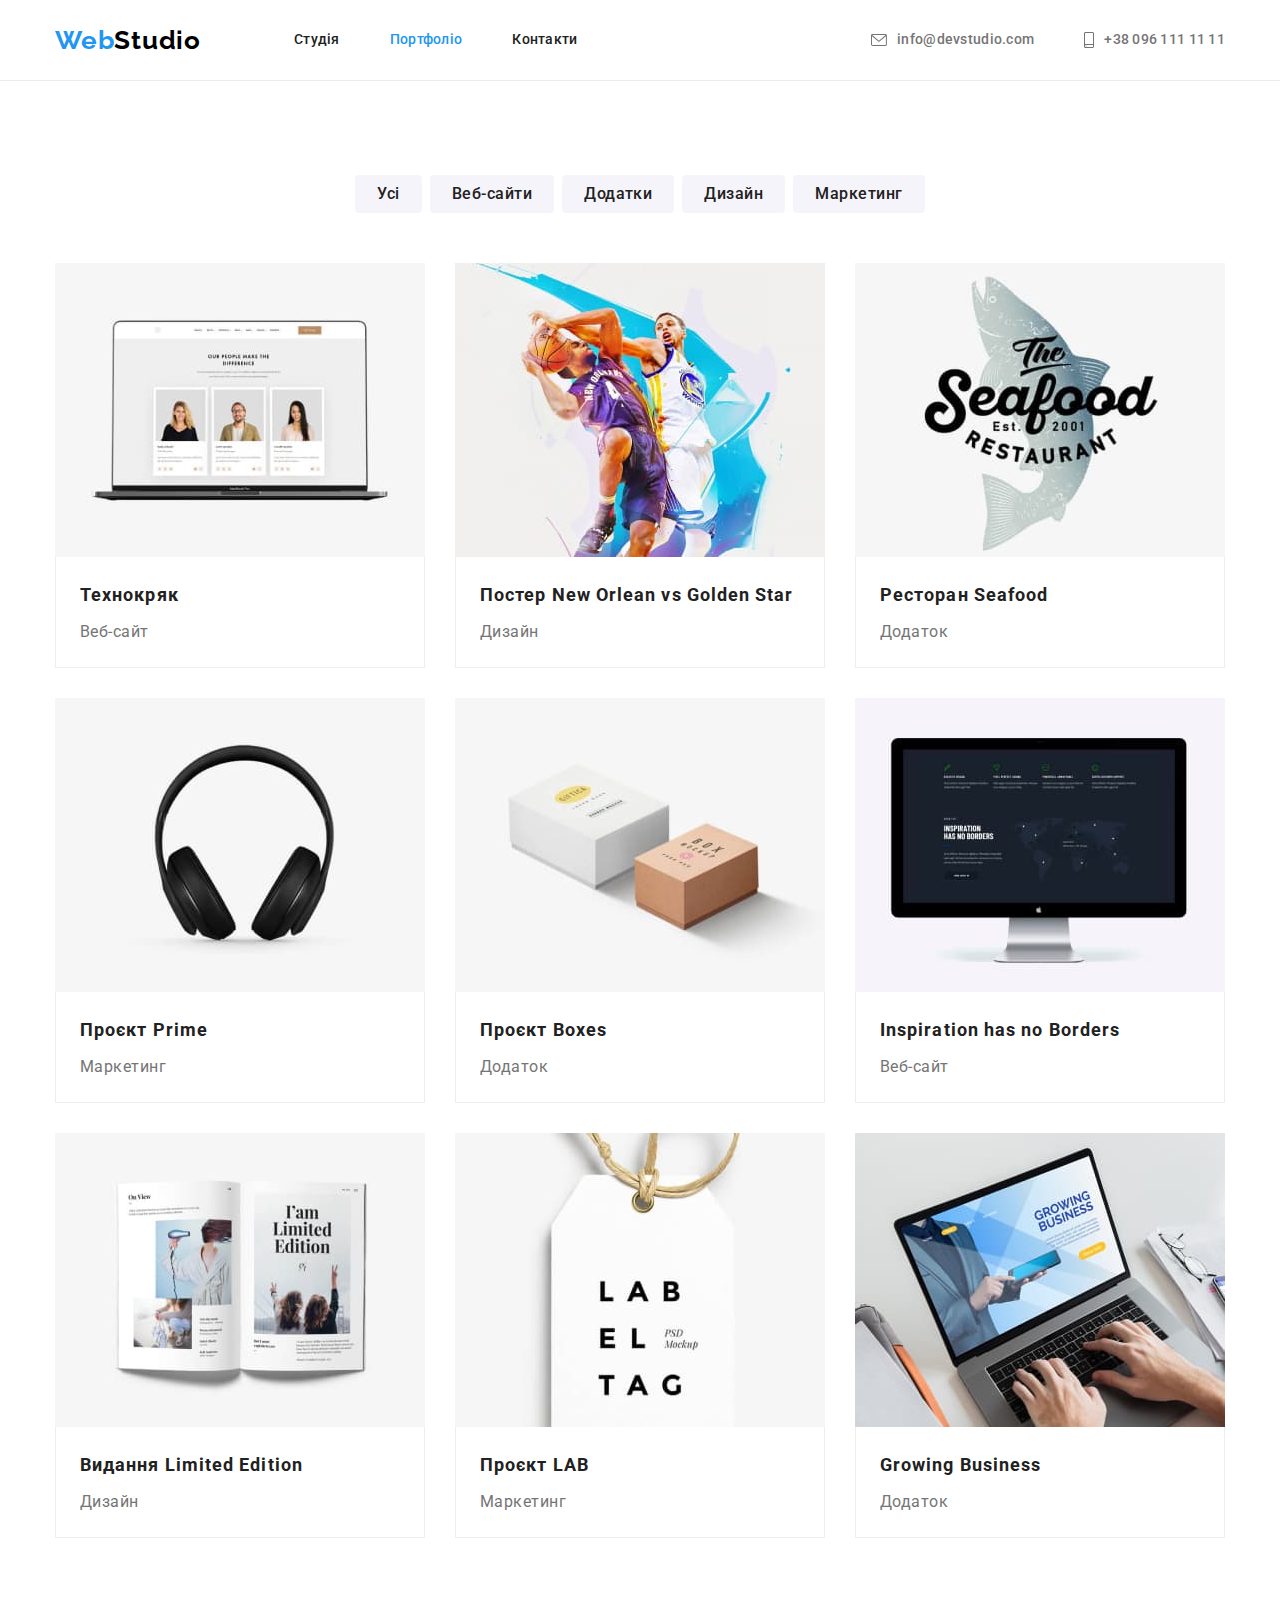
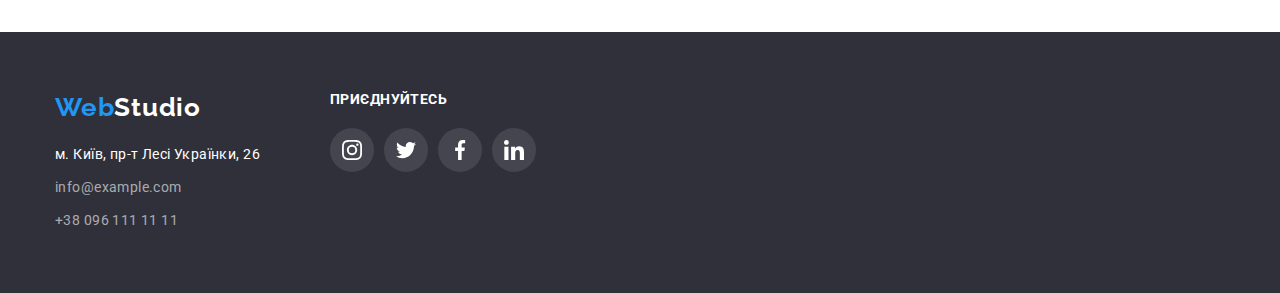
==== portfolio.html @ 11aeb2d2 "begin" ====
<!DOCTYPE html>
<html lang="en">
  <head>
    <meta charset="UTF-8" />
    <meta http-equiv="X-UA-Compatible" content="IE=edge" />
    <meta name="viewport" content="width=device-width, initial-scale=1.0" />
    <title>Portfolio</title>
    <link rel="preconnect" href="https://fonts.googleapis.com" />
    <link rel="preconnect" href="https://fonts.gstatic.com" crossorigin />
    <link
      href="https://fonts.googleapis.com/css2?family=Raleway:wght@700&family=Roboto:wght@400;500;700;900&display=swap"
      rel="stylesheet"
    />
    <link
      rel="stylesheet"
      href="https://cdnjs.cloudflare.com/ajax/libs/modern-normalize/1.1.0/modern-normalize.min.css"
    />
    <link rel="stylesheet" href="./css/styles.css" />
  </head>
  <body>
    <!-- HEADER -->
    <header class="header">
      <div class="container head">
        <nav class="main-nav">
          <a href="./index.html" class="logo"
            ><span class="web">Web</span><span class="studio">Studio</span></a
          >
          <ul class="list">
            <li class="item">
              <a href="./index.html" class="link">Студія</a>
            </li>
            <li class="item">
              <a href="./portfolio.html" class="link current">Портфоліо</a>
            </li>
            <li class="item">
              <a href="" class="link">Контакти</a>
            </li>
          </ul>
        </nav>

        <ul class="contacts">
          <li class="item">
            <a href="mailto:info@devstudio.com" class="link">
              <svg width="16" height="12" class="contacts-icon">
                <use href="./images/icons.svg#icon-envelope"></use>
              </svg>
              info@devstudio.com</a
            >
          </li>
          <li class="item">
            <a href="tel:+380961111111" class="link">
              <svg width="10" height="16" class="contacts-icon">
                <use href="./images/icons.svg#icon-smartphone"></use>
              </svg>
              +38 096 111 11 11</a
            >
          </li>
        </ul>
      </div>
    </header>

    <main>
      <!-- OUR WORKS -->
      <section class="section">
        <div class="container">
          <h1 class="title visualy-hidden">Наші роботи</h1>
          <ul class="button-list">
            <li class="item"><button type="button" class="button">Усі</button></li>
            <li class="item"><button type="button" class="button">Веб-сайти</button></li>
            <li class="item"><button type="button" class="button">Додатки</button></li>
            <li class="item"><button type="button" class="button">Дизайн</button></li>
            <li class="item"><button type="button" class="button">Маркетинг</button></li>
          </ul>

          <ul class="work-list">
            <li class="item">
              <a href="" class="work-list-link">
                <img src="./images/tehnokryak.jpg" alt="ноутбук" width="370" height="294" />
                <div class="work-item-description">
                  <h2 class="title">Технокряк</h2>
                  <p class="text">Веб-сайт</p>
                </div>
              </a>
            </li>
            <li class="item">
              <a href="" class="work-list-link">
                <img
                  src="./images/new-orlean-poster.jpg"
                  alt="баскетбол"
                  width="370"
                  height="294"
                />
                <div class="work-item-description">
                  <h2 class="title">Постер New Orlean vs Golden Star</h2>
                  <p class="text">Дизайн</p>
                </div>
              </a>
            </li>
            <li class="item">
              <a href="" class="work-list-link">
                <img src="./images/seafood.jpg" alt="логотип ресторану у виглялі риби" />
                <div class="work-item-description">
                  <h2 class="title">Ресторан Seafood</h2>
                  <p class="text">Додаток</p>
                </div>
              </a>
            </li>
            <li class="item">
              <a href="" class="work-list-link">
                <img src="./images/project-prime.jpg" alt="навушники" width="370" height="294" />
                <div class="work-item-description">
                  <h2 class="title">Проєкт Prime</h2>
                  <p class="text">Маркетинг</p>
                </div>
              </a>
            </li>
            <li class="item">
              <a href="" class="work-list-link">
                <img src="./images/project-boxes.jpg" alt="дві коробки" width="370" height="294" />
                <div class="work-item-description">
                  <h2 class="title">Проєкт Boxes</h2>
                  <p class="text">Додаток</p>
                </div>
              </a>
            </li>
            <li class="item">
              <a href="" class="work-list-link">
                <img src="./images/inspiration.jpg" alt="монітор" width="370" height="294" />
                <div class="work-item-description">
                  <h2 class="title">Inspiration has no Borders</h2>
                  <p class="text">Веб-сайт</p>
                </div>
              </a>
            </li>
            <li class="item">
              <a href="" class="work-list-link">
                <img src="./images/limited-edition.jpg" alt="книга" width="370" height="294" />
                <div class="work-item-description">
                  <h2 class="title">Видання Limited Edition</h2>
                  <p class="text">Дизайн</p>
                </div>
              </a>
            </li>
            <li class="item">
              <a href="" class="work-list-link">
                <img src="./images/project-lab.jpg" alt="лейба" width="370" height="294" />
                <div class="work-item-description">
                  <h2 class="title">Проєкт LAB</h2>
                  <p class="text">Маркетинг</p>
                </div>
              </a>
            </li>
            <li class="item">
              <a href="" class="work-list-link">
                <img src="./images/growing-buisness.jpg" alt="ноутбук" width="370" height="294" />
                <div class="work-item-description">
                  <h2 class="title">Growing Business</h2>
                  <p class="text">Додаток</p>
                </div>
              </a>
            </li>
          </ul>
        </div>
      </section>
    </main>

    <!-- FOOTER -->
    <footer class="foot">
      <div class="container foot-flex-container">
        <div class="foot-adress-links">
          <a href="./index.html" class="logo">Web<span class="studio">Studio</span></a>
          <address>
            <ul class="adress">
              <li class="street-adress item">
                <a
                  href="https://www.google.com.ua/maps/place/%D0%B1%D1%83%D0%BB.+%D0%9B%D0%B5%D1%81%D0%B8+%D0%A3%D0%BA%D1%80%D0%B0%D0%B8%D0%BD%D0%BA%D0%B8,+26,+%D0%9A%D0%B8%D0%B5%D0%B2,+02000/@50.4265841,30.5361971,17z"
                  class="link"
                  >м. Київ, пр-т Лесі Українки, 26</a
                >
              </li>
              <li class="mail-adress item">
                <a href="mailto:info@example.com" class="link">info@example.com</a>
              </li>
              <li class="phone-adress item">
                <a href="tel:+380961111111" class="link">+38 096 111 11 11</a>
              </li>
            </ul>
          </address>
        </div>
        <div class="foot-social-links">
          <p class="text">Приєднуйтесь</p>
          <ul class="foot-network-list">
            <li class="foot-network-item">
              <a href="" class="foot-network-link">
                <svg width="20" height="20" class="foot-network-icon">
                  <use href="./images/icons.svg#icon-instagram"></use>
                </svg>
              </a>
            </li>
            <li class="foot-network-item">
              <a href="" class="foot-network-link">
                <svg width="20" height="20" class="foot-network-icon">
                  <use href="./images/icons.svg#icon-twitter"></use>
                </svg>
              </a>
            </li>
            <li class="foot-network-item">
              <a href="" class="foot-network-link">
                <svg width="20" height="20" class="foot-network-icon">
                  <use href="./images/icons.svg#icon-facebook"></use>
                </svg>
              </a>
            </li>
            <li class="foot-network-item">
              <a href="" class="foot-network-link">
                <svg width="20" height="20" class="foot-network-icon">
                  <use href="./images/icons.svg#icon-linkedin"></use>
                </svg>
              </a>
            </li>
          </ul>
        </div>
      </div>
    </footer>
  </body>
</html>
---- css/styles.css ----
:root {
  --main-text-color: #757575;
  --secondary-text-color: #212121;
  --accent-color: #2196f3;
  --main-background-color: #f5f5f5;
  --secondary-background-color: #f5f4fa;
  --white-color: #ffffff;
  --banner-background-color: #2f303a;
  --black-color: #000000;
  --background-icon-color: #afb1b8;
}

/* RESET */

ul {
  list-style: none;
  padding: 0;
  margin: 0;
}

a {
  text-decoration: none;
  color: inherit;
}

h1,
h2,
h3,
h4,
p {
  margin: 0;
}

img {
  display: block;
  max-width: 100%;
  height: auto;
}

/* UTILITES */

.image-svg {
  display: block;
}

/*  COMMON STYLES */

body {
  max-width: 1600px;
  margin: 0 auto;

  color: var(--main-text-color);
  font-family: 'Roboto', sans-serif;
}

.section {
  padding-top: 94px;
  padding-bottom: 94px;
}

.container {
  width: 1200px;
  margin-left: auto;
  margin-right: auto;
  padding-left: 15px;
  padding-right: 15px;
}

.title {
  color: var(--secondary-text-color);
}

.visualy-hidden {
  position: absolute;
  width: 1px;
  height: 1px;
  margin: -1px;
  border: 0;
  padding: 0;
  clip: rect(0 0 0 0);
  overflow: hidden;
}

.section-title {
  margin-bottom: 50px;

  font-weight: 700;
  font-size: 36px;
  line-height: 1.17;
  text-align: center;
  letter-spacing: 0.03em;
  color: var(--secondary-text-color);
}

/* HEADER */

.header {
  border-bottom: 1px solid #ececec;
}

.head.container {
  display: flex;
  align-items: center;
}

/* LOGO */

.logo {
  margin-right: 93px;

  font-family: 'Raleway', sans-serif;
  font-weight: 700;
  font-size: 26px;
  line-height: 1.19;
  letter-spacing: 0.03em;
  color: var(--accent-color);
}

.logo .studio {
  color: var(--black-color);
}

/*  MAIN NAVIGATION */

.main-nav {
  display: flex;
  align-items: center;
}

.main-nav .list {
  display: flex;
}

.main-nav .item + .item {
  margin-left: 50px;
}

.main-nav .link {
  display: block;
  padding-top: 32px;
  padding-bottom: 32px;

  font-weight: 500;
  font-size: 14px;
  line-height: 1.14;
  letter-spacing: 0.02em;

  color: var(--secondary-text-color);
}

.main-nav .link:hover,
.main-nav .link:focus,
.current.link {
  color: var(--accent-color);
}

/* CONTACTS */

.contacts {
  display: flex;
  margin-left: auto;
}

.contacts .item + .item {
  margin-left: 50px;
}

.contacts .link {
  display: inline-flex;
  align-items: center;
  padding-top: 32px;
  padding-bottom: 32px;

  font-weight: 500;
  font-size: 14px;
  line-height: 1.14;
  letter-spacing: 0.02em;
  fill: currentColor;
}

.contacts-icon {
  margin-right: 10px;
}

.contacts .link:hover,
.contacts .link:focus {
  color: var(--accent-color);
  fill: var(--accent-color);
}

/* HERO */

.hero {
  padding-top: 200px;
  padding-bottom: 200px;

  text-align: center;
  background-color: var(--banner-background-color);
  background-image: linear-gradient(rgba(47, 48, 58, 0.4), rgba(47, 48, 58, 0.4)),
    url(../images/banner.jpg);
}

.hero .title {
  width: 696px;
  margin-right: auto;
  margin-left: auto;
  margin-bottom: 30px;

  font-weight: 900;
  font-size: 44px;
  line-height: 1.36;
  letter-spacing: 0.06em;
  text-transform: uppercase;
  color: var(--white-color);
}

.hero-button {
  padding: 8px 30px;
  border-radius: 4px;

  font-family: inherit;
  font-weight: 700;
  font-size: 16px;
  line-height: 1.88;
  letter-spacing: 0.06em;
  cursor: pointer;

  color: var(--white-color);
  background-color: var(--accent-color);
  border-color: transparent;

  box-shadow: 0px 4px 4px rgba(0, 0, 0, 0.15);
}

/* VALUES */

.value-list {
  display: flex;
}

.value-list .item:not(:last-child) {
  margin-right: 30px;
}

.section.value {
  padding-bottom: 0;
}

.value-list .title {
  margin-bottom: 10px;

  font-weight: 700;
  font-size: 14px;
  line-height: 1.14;
  letter-spacing: 0.03em;
  text-transform: uppercase;
}

.value-list .text {
  font-weight: 400;
  font-size: 14px;
  line-height: 1.71;
  letter-spacing: 0.03em;
}

.value-icon-container {
  display: inline-flex;
  align-items: center;
  justify-content: center;
  width: 270px;
  height: 120px;
  margin-bottom: 30px;

  background-color: var(--secondary-background-color);
}

.value-icon {
  display: block;
}
/* LABOURS */

.labour-list {
  display: flex;
}

.labour-list .item.item:not(:last-child) {
  margin-right: 30px;
}

/* TEAM */

.team.section {
  background-color: var(--secondary-background-color);
}

.team-list {
  display: flex;
}

.team-list .item:not(:last-child) {
  margin-right: 30px;
}

.team-list .title {
  padding-top: 30px;
  margin-bottom: 10px;

  font-weight: 500;
  font-size: 16px;
  line-height: 1.19;
  text-align: center;
  letter-spacing: 0.03em;
}

.team-list .text {
  margin-bottom: 15px;

  font-weight: 400;
  font-size: 16px;
  line-height: 1.19;
  text-align: center;
  letter-spacing: 0.03em;
}

.team-list > .item {
  border-radius: 0px 0px 4px 4px;

  background-color: var(--white-color);
  box-shadow: 0px 1px 3px rgba(0, 0, 0, 0.12), 0px 1px 1px rgba(0, 0, 0, 0.14),
    0px 2px 1px rgba(0, 0, 0, 0.2);
}

.team-network-list {
  display: flex;
  justify-content: center;
  padding-bottom: 30px;
}

.team-network-item:not(:last-child) {
  margin-right: 10px;
}

.team-network-link {
  display: inline-flex;
  align-items: center;
  justify-content: center;
  width: 44px;
  height: 44px;
  border-radius: 50%;

  fill: var(--background-icon-color);
}

.team-network-link:hover,
.team-network-link:focus {
  fill: var(--white-color);
  background-color: var(--accent-color);
}

/* CLIENTS */

.clients-list {
  display: flex;
}

.clients-item:not(:last-child) {
  margin-right: 30px;
}

.clients-link {
  display: inline-flex;
  justify-content: center;
  align-items: center;
  width: 170px;
  height: 92px;
  border: 1px solid #afb1b8;
  border-radius: 4px;

  fill: var(--background-icon-color);
}

.clients-link:hover,
.clients-link:focus {
  fill: var(--accent-color);
  border-color: var(--accent-color);
}

/*  FOOTER */

.foot {
  padding-top: 60px;
  padding-bottom: 60px;

  background-color: var(--banner-background-color);
}

.foot .studio {
  color: var(--white-color);
}

.foot .logo {
  display: block;
  margin-bottom: 20px;
  margin-right: 0;
}

.adress .item.item:not(:last-child) {
  margin-bottom: 9px;
}

.adress .link {
  font-weight: 400;
  font-size: 14px;
  line-height: 1.71;
  letter-spacing: 0.03em;
  font-style: normal;
}

.street-adress .link {
  color: var(--white-color);
}

.mail-adress .link,
.phone-adress .link {
  color: rgba(255, 255, 255, 0.6);
}

.adress .link:hover,
.adress .link:focus {
  color: var(--accent-color);
}

.foot-flex-container {
  display: flex;
}

.foot-adress-links {
  margin-right: 70px;
}

.foot-network-list {
  display: flex;
}

.foot-network-link {
  display: inline-flex;
  width: 44px;
  height: 44px;
  justify-content: center;
  align-items: center;
  border-radius: 50%;

  background-color: rgba(255, 255, 255, 0.1);
  fill: var(--white-color);
}

.foot-network-link:hover,
.foot-network-link:focus {
  background-color: var(--accent-color);
}

.foot-network-item:not(:last-child) {
  margin-right: 10px;
}

.foot-social-links > .text {
  margin-bottom: 20px;

  font-weight: 700;
  font-size: 14px;
  line-height: 1.14;
  letter-spacing: 0.03em;
  text-transform: uppercase;

  color: var(--white-color);
}

/* PORTFOLIO */

/*  BUTTON */

.button-list {
  display: flex;
  justify-content: center;
  margin-bottom: 50px;
}

.button {
  padding: 4px 20px;
  border-radius: 4px;
  border-color: transparent;

  font-family: inherit;
  font-weight: 500;
  font-size: 16px;
  line-height: 1.62;
  letter-spacing: 0.03em;

  color: var(--secondary-text-color);
  background-color: var(--secondary-background-color);
  border-color: transparent;
  cursor: pointer;
}

.button-list .item:not(:last-child) {
  margin-right: 8px;
}

.button:hover,
.button:focus {
  color: var(--white-color);
  background-color: var(--accent-color);
  box-shadow: 0px 4px 4px rgba(0, 0, 0, 0.25);
}

/*  WORKS */

.work-list {
  display: flex;
  flex-wrap: wrap;
  gap: 30px;
}

.work-list > .item {
  /* flex-basis: calc((100%-2 * 30px) / 3); */
  width: 370px;
}

/* .work-list .item:nth-last-child(n + 4) {
  margin-bottom: 30px;
}

.work-list .item:not(:nth-child(3n)) {
  margin-right: 30px;
} */

.work-list .title {
  margin-bottom: 4px;

  font-weight: 700;
  font-size: 18px;
  line-height: 2;
  letter-spacing: 0.06em;
}

.work-list .text {
  font-weight: 400;
  font-size: 16px;
  line-height: 1.88;
  letter-spacing: 0.03em;
}

.work-item-description {
  padding: 20px 24px;
  border-left: 1px solid #eeeeee;
  border-right: 1px solid #eeeeee;
  border-bottom: 1px solid #eeeeee;
}

.work-list-link {
  display: block;
}

.work-list-link:hover,
.work-list-link:focus {
  box-shadow: 1px 4px 6px rgba(0, 0, 0, 0.16), 0px 4px 4px rgba(0, 0, 0, 0.06);
}
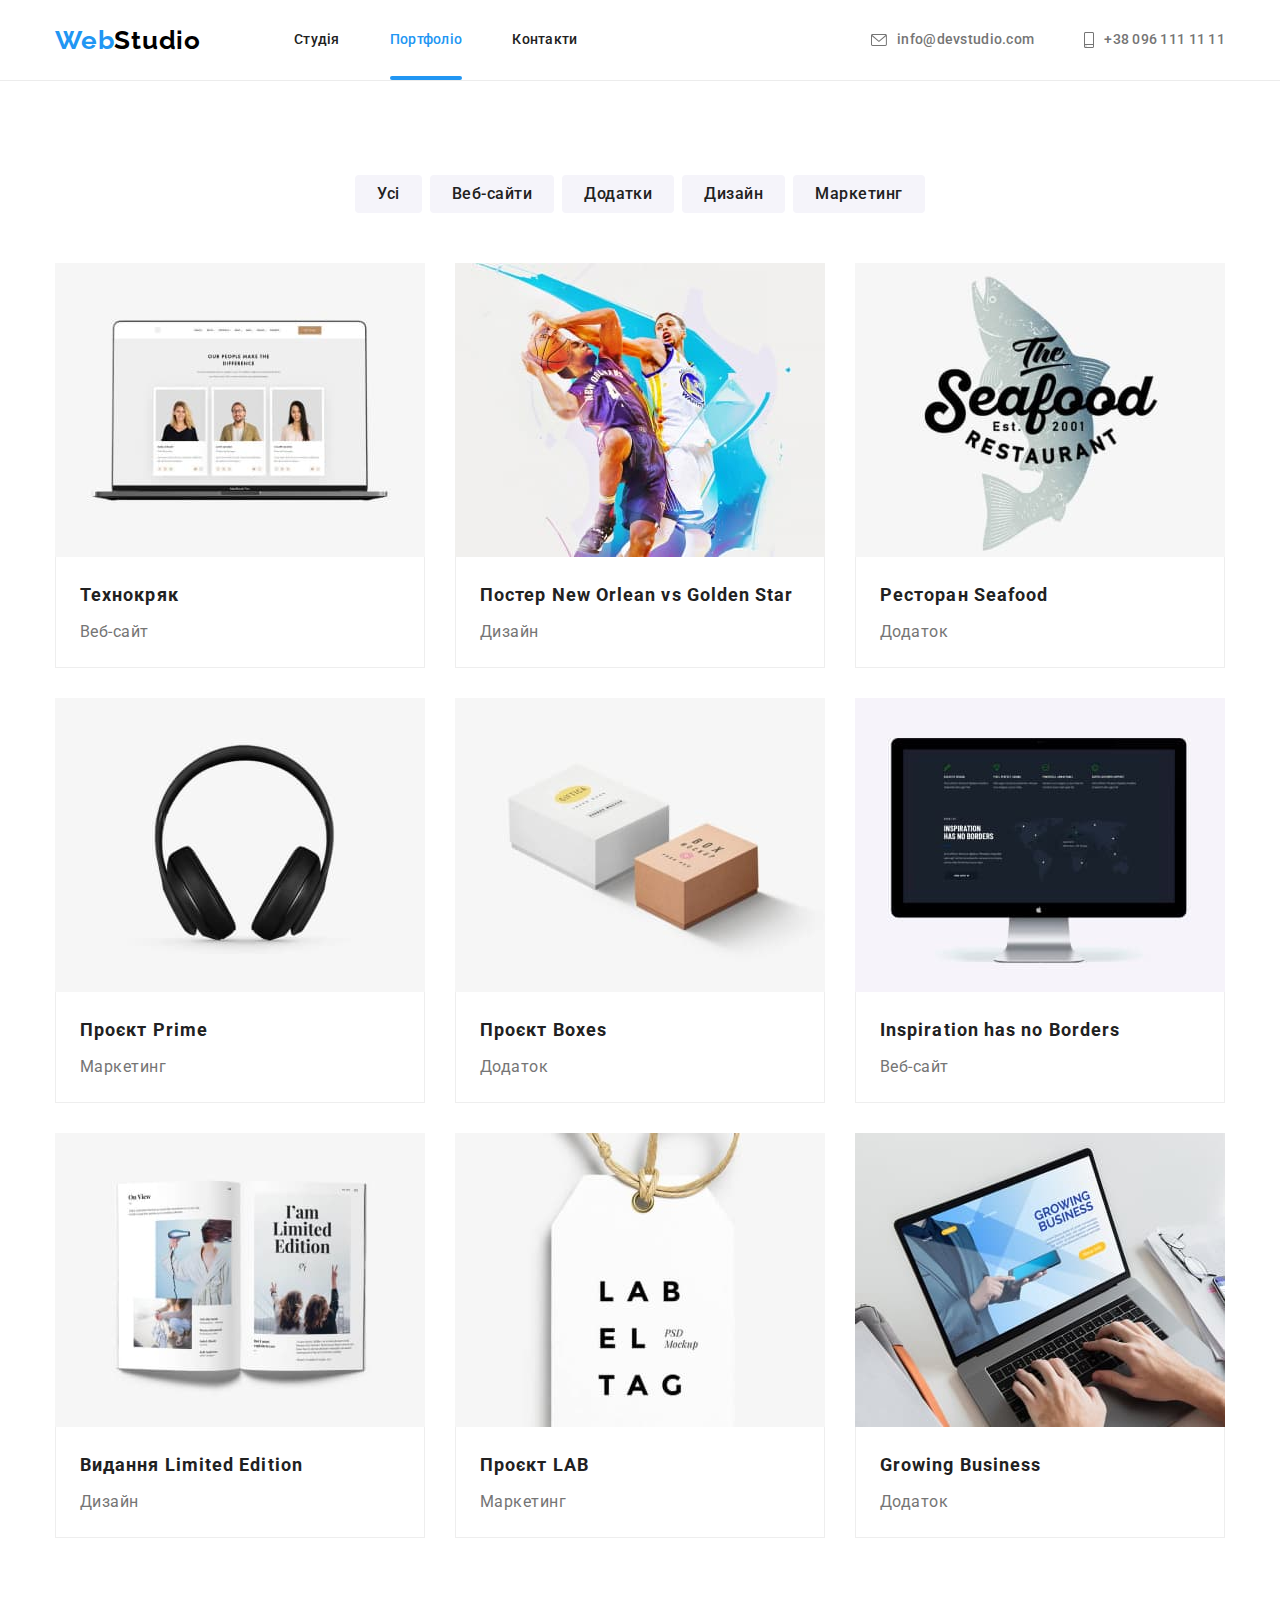
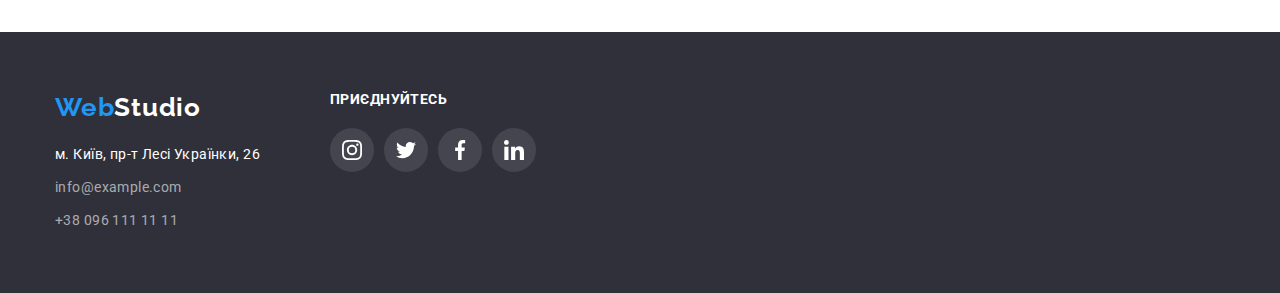
==== commit e6b6d7f5: "overlay+current" ====
--- a/portfolio.html
+++ b/portfolio.html
@@ -75,7 +75,15 @@
           <ul class="work-list">
             <li class="item">
               <a href="" class="work-list-link">
-                <img src="./images/tehnokryak.jpg" alt="ноутбук" width="370" height="294" />
+                <div class="thumb">
+                  <img src="./images/tehnokryak.jpg" alt="ноутбук" width="370" height="294" />
+                  <div class="overlay-text">
+                    Ресурс пропонує комплексні пропозиції з різним рівнем функціоналу та сервісів.
+                    Все це дозволить відвідувачу отримати вичерпні відомості про компанію чи
+                    приватну особу
+                  </div>
+                </div>
+
                 <div class="work-item-description">
                   <h2 class="title">Технокряк</h2>
                   <p class="text">Веб-сайт</p>
@@ -84,12 +92,20 @@
             </li>
             <li class="item">
               <a href="" class="work-list-link">
-                <img
-                  src="./images/new-orlean-poster.jpg"
-                  alt="баскетбол"
-                  width="370"
-                  height="294"
-                />
+                <div class="thumb">
+                  <img
+                    src="./images/new-orlean-poster.jpg"
+                    alt="баскетбол"
+                    width="370"
+                    height="294"
+                  />
+                  <div class="overlay-text">
+                    Ресурс пропонує комплексні пропозиції з різним рівнем функціоналу та сервісів.
+                    Все це дозволить відвідувачу отримати вичерпні відомості про компанію чи
+                    приватну особу
+                  </div>
+                </div>
+
                 <div class="work-item-description">
                   <h2 class="title">Постер New Orlean vs Golden Star</h2>
                   <p class="text">Дизайн</p>
@@ -98,7 +114,15 @@
             </li>
             <li class="item">
               <a href="" class="work-list-link">
-                <img src="./images/seafood.jpg" alt="логотип ресторану у виглялі риби" />
+                <div class="thumb">
+                  <img src="./images/seafood.jpg" alt="логотип ресторану у виглялі риби" />
+                  <div class="overlay-text">
+                    Ресурс пропонує комплексні пропозиції з різним рівнем функціоналу та сервісів.
+                    Все це дозволить відвідувачу отримати вичерпні відомості про компанію чи
+                    приватну особу
+                  </div>
+                </div>
+
                 <div class="work-item-description">
                   <h2 class="title">Ресторан Seafood</h2>
                   <p class="text">Додаток</p>
@@ -107,7 +131,15 @@
             </li>
             <li class="item">
               <a href="" class="work-list-link">
-                <img src="./images/project-prime.jpg" alt="навушники" width="370" height="294" />
+                <div class="thumb">
+                  <img src="./images/project-prime.jpg" alt="навушники" width="370" height="294" />
+                  <div class="overlay-text">
+                    Ресурс пропонує комплексні пропозиції з різним рівнем функціоналу та сервісів.
+                    Все це дозволить відвідувачу отримати вичерпні відомості про компанію чи
+                    приватну особу
+                  </div>
+                </div>
+
                 <div class="work-item-description">
                   <h2 class="title">Проєкт Prime</h2>
                   <p class="text">Маркетинг</p>
@@ -116,7 +148,20 @@
             </li>
             <li class="item">
               <a href="" class="work-list-link">
-                <img src="./images/project-boxes.jpg" alt="дві коробки" width="370" height="294" />
+                <div class="thumb">
+                  <img
+                    src="./images/project-boxes.jpg"
+                    alt="дві коробки"
+                    width="370"
+                    height="294"
+                  />
+                  <div class="overlay-text">
+                    Ресурс пропонує комплексні пропозиції з різним рівнем функціоналу та сервісів.
+                    Все це дозволить відвідувачу отримати вичерпні відомості про компанію чи
+                    приватну особу
+                  </div>
+                </div>
+
                 <div class="work-item-description">
                   <h2 class="title">Проєкт Boxes</h2>
                   <p class="text">Додаток</p>
@@ -125,7 +170,15 @@
             </li>
             <li class="item">
               <a href="" class="work-list-link">
-                <img src="./images/inspiration.jpg" alt="монітор" width="370" height="294" />
+                <div class="thumb">
+                  <img src="./images/inspiration.jpg" alt="монітор" width="370" height="294" />
+                  <div class="overlay-text">
+                    Ресурс пропонує комплексні пропозиції з різним рівнем функціоналу та сервісів.
+                    Все це дозволить відвідувачу отримати вичерпні відомості про компанію чи
+                    приватну особу
+                  </div>
+                </div>
+
                 <div class="work-item-description">
                   <h2 class="title">Inspiration has no Borders</h2>
                   <p class="text">Веб-сайт</p>
@@ -134,7 +187,15 @@
             </li>
             <li class="item">
               <a href="" class="work-list-link">
-                <img src="./images/limited-edition.jpg" alt="книга" width="370" height="294" />
+                <div class="thumb">
+                  <img src="./images/limited-edition.jpg" alt="книга" width="370" height="294" />
+                  <div class="overlay-text">
+                    Ресурс пропонує комплексні пропозиції з різним рівнем функціоналу та сервісів.
+                    Все це дозволить відвідувачу отримати вичерпні відомості про компанію чи
+                    приватну особу
+                  </div>
+                </div>
+
                 <div class="work-item-description">
                   <h2 class="title">Видання Limited Edition</h2>
                   <p class="text">Дизайн</p>
@@ -143,7 +204,15 @@
             </li>
             <li class="item">
               <a href="" class="work-list-link">
-                <img src="./images/project-lab.jpg" alt="лейба" width="370" height="294" />
+                <div class="thumb">
+                  <img src="./images/project-lab.jpg" alt="лейба" width="370" height="294" />
+                  <div class="overlay-text">
+                    Ресурс пропонує комплексні пропозиції з різним рівнем функціоналу та сервісів.
+                    Все це дозволить відвідувачу отримати вичерпні відомості про компанію чи
+                    приватну особу
+                  </div>
+                </div>
+
                 <div class="work-item-description">
                   <h2 class="title">Проєкт LAB</h2>
                   <p class="text">Маркетинг</p>
@@ -152,7 +221,15 @@
             </li>
             <li class="item">
               <a href="" class="work-list-link">
-                <img src="./images/growing-buisness.jpg" alt="ноутбук" width="370" height="294" />
+                <div class="thumb">
+                  <img src="./images/growing-buisness.jpg" alt="ноутбук" width="370" height="294" />
+                  <div class="overlay-text">
+                    Ресурс пропонує комплексні пропозиції з різним рівнем функціоналу та сервісів.
+                    Все це дозволить відвідувачу отримати вичерпні відомості про компанію чи
+                    приватну особу
+                  </div>
+                </div>
+
                 <div class="work-item-description">
                   <h2 class="title">Growing Business</h2>
                   <p class="text">Додаток</p>
--- a/css/styles.css
+++ b/css/styles.css
@@ -154,6 +154,23 @@
   color: var(--accent-color);
 }
 
+.main-nav .item {
+  position: relative;
+}
+
+.current.link::after {
+  content: '';
+
+  position: absolute;
+  left: 0;
+  bottom: 0;
+  width: 100%;
+  height: 4px;
+  border-radius: 2px;
+
+  background-color: currentColor;
+}
+
 /* CONTACTS */
 
 .contacts {
@@ -287,6 +304,28 @@
   margin-right: 30px;
 }
 
+.labour-text {
+  position: absolute;
+  bottom: 0;
+  width: 100%;
+  padding-top: 27px;
+  padding-bottom: 27px;
+
+  font-weight: 700;
+  font-size: 14px;
+  line-height: 1.14;
+  text-align: center;
+  letter-spacing: 0.03em;
+  text-transform: uppercase;
+
+  color: var(--white-color);
+  background-color: rgba(47, 48, 58, 0.8);
+}
+
+.labour .thumb {
+  position: relative;
+}
+
 /* TEAM */
 
 .team.section {
@@ -558,10 +597,57 @@
 }
 
 .work-list-link {
+  position: relative;
   display: block;
 }
 
 .work-list-link:hover,
 .work-list-link:focus {
   box-shadow: 1px 4px 6px rgba(0, 0, 0, 0.16), 0px 4px 4px rgba(0, 0, 0, 0.06);
-}
+  opacity: 1;
+}
+
+.work-list .thumb {
+  position: relative;
+}
+
+.work-list .thumb::before {
+  content: '';
+
+  position: absolute;
+  width: 100%;
+  height: 100%;
+  top: 0;
+  left: 0;
+
+  background-color: rgba(33, 150, 243, 0.8);
+  opacity: 0;
+}
+
+.overlay-text {
+  position: absolute;
+  top: 50%;
+  left: 50%;
+  transform: translate(-50%, -50%);
+  display: flex;
+  align-items: center;
+  width: 100%;
+  height: 100%;
+  padding-left: 24px;
+  padding-right: 24px;
+
+  font-weight: 400;
+  font-size: 18px;
+  line-height: 1.56;
+  letter-spacing: 0.03em;
+
+  color: var(--white-color);
+  opacity: 0;
+}
+
+.work-list-link:hover .overlay-text,
+.work-list-link:focus .overlay-text,
+.work-list-link:hover .thumb::before,
+.work-list-link:focus .thumb::before {
+  opacity: 1;
+}
